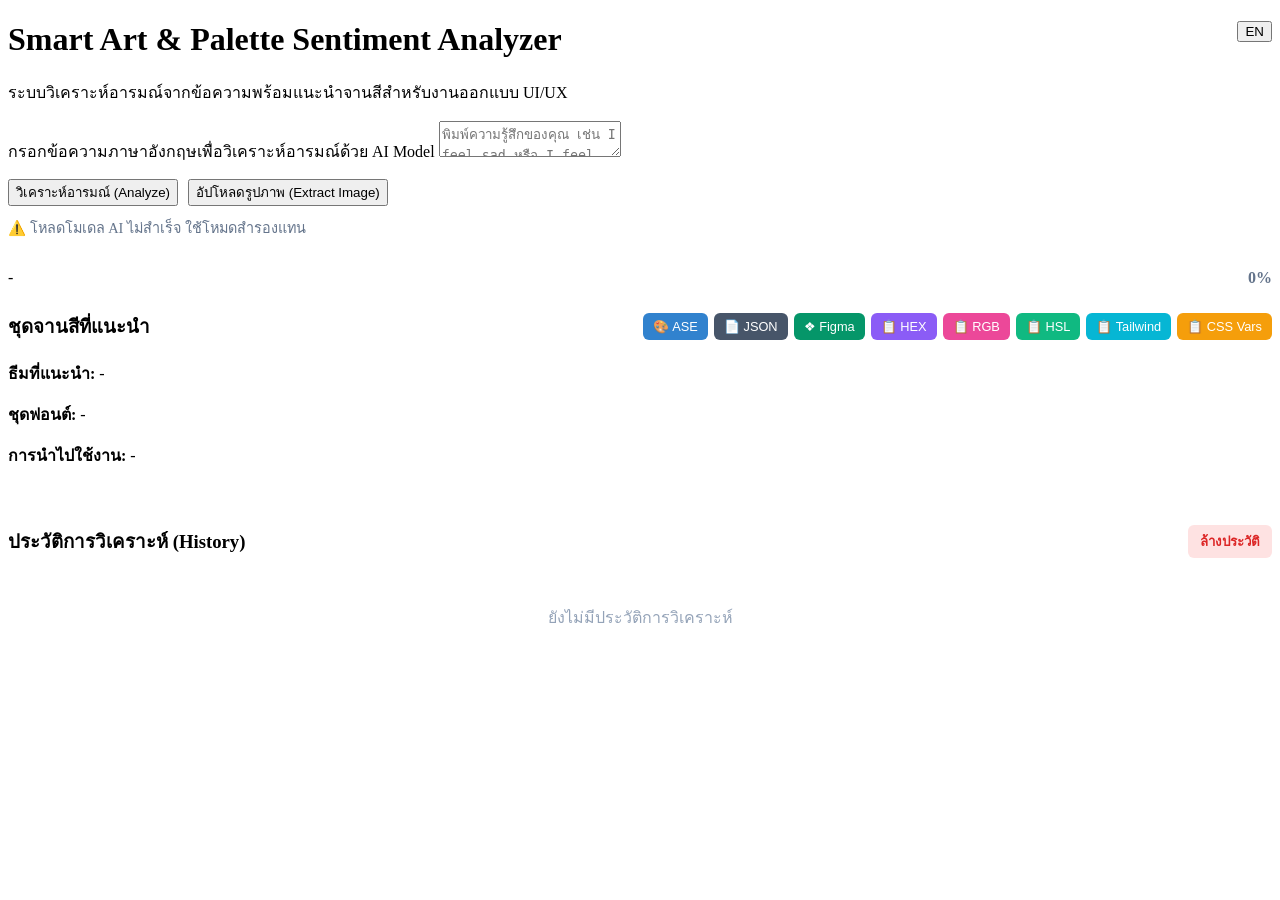
==== web/index.html @ 825af1f1 "Web: preload AI model with progress and timeout fallback" ====
<!DOCTYPE html>
<html lang="th">
<head>
    <meta charset="UTF-8">
    <meta name="viewport" content="width=device-width, initial-scale=1.0">
    <title>Smart Art & Palette Sentiment Analyzer</title>
    <link rel="stylesheet" href="style.css">
</head>
<body>
    <div class="container">
        <!-- Header Section -->
        <header style="position: relative;">
            <!-- 🟢 แก้ไขคำว่า AI Color Generator -->
            <h1>Smart Art & Palette Sentiment Analyzer</h1>
            <p id="subTitle">ระบบวิเคราะห์อารมณ์จากข้อความพร้อมแนะนำจานสีสำหรับงานออกแบบ UI/UX</p>
            <button type="button" id="langToggleBtn" style="position: absolute; right: 0; top: 0;">EN</button>
        </header>

        <!-- Input Section -->
        <section class="input-section">
            <!-- 🟢 แก้ไขข้อความระบุให้กรอกภาษาอังกฤษ -->
            <label id="inputLabel" for="textInput" class="input-label">กรอกข้อความภาษาอังกฤษเพื่อวิเคราะห์อารมณ์ด้วย AI Model</label>
            <textarea id="textInput" placeholder="พิมพ์ความรู้สึกของคุณ เช่น I feel sad หรือ I feel happy..."></textarea>
            
            <div class="action-buttons" style="margin-top: 15px; display: flex; gap: 10px;">
                <button type="button" id="analyzeBtn" class="btn-primary">วิเคราะห์อารมณ์ (Analyze)</button>
                <button type="button" id="uploadTriggerBtn" class="btn-secondary">อัปโหลดรูปภาพ (Extract Image)</button>
                <input type="file" id="imageInput" accept="image/*" style="display: none;">
            </div>
            
            <div id="modelStatus" class="model-status" style="margin-top: 10px; font-size: 0.9em; color: #64748b;"></div>
            <div id="alertBox" class="alert-box" style="display: none; color: red; margin-top: 10px;"></div>
        </section>

        <!-- Result Section -->
        <section class="result-section" style="margin-top: 30px;">
            <!-- 1. ส่วนบอกอารมณ์ -->
            <div class="result-header" style="display: flex; justify-content: space-between; align-items: center;">
                <span id="emotionLabel" class="emotion-badge">-</span>
                <span id="confidenceValue" style="font-weight: bold; color: #64748b;">0%</span>
            </div>

            <!-- 2. ส่วนแสดงรูปภาพ (อยู่ระหว่างคำบอกอารมณ์ และ ชุดจานสีที่แนะนำ) -->
            <div id="extractedPaletteSection" class="extracted-section" style="display: none; margin: 20px 0; text-align: center;">
                <div class="image-preview-container" style="max-width: 100%; overflow: hidden; border-radius: 12px; max-height: 400px; display: inline-block; border: 1px solid #e2e8f0; box-shadow: 0 4px 6px -1px rgba(0, 0, 0, 0.1);">
                    <img id="imagePreview" src="" alt="Uploaded Preview" style="max-width: 100%; height: auto; display: block; object-fit: contain;">
                </div>
            </div>

            <!-- 3. หัวข้อชุดจานสี + ปุ่ม Export/Copy -->
            <div class="palette-header-container" style="display: flex; justify-content: space-between; align-items: center; margin-top: 25px; flex-wrap: wrap; gap: 10px;">
                <!-- 🟢 แก้ไขคำว่า ชุดจานสีแนะนำสมมาตร (8 Color Palette) -->
                <h3 id="paletteTitle" style="margin: 0;">ชุดจานสีที่แนะนำ</h3>
                
                <div class="export-container" style="display: flex; gap: 6px; align-items: center; flex-wrap: wrap;">
                    <button type="button" id="exportAseBtn" class="btn-export" style="background-color: #3182ce; color: white; padding: 6px 10px; border: none; border-radius: 6px; cursor: pointer; font-weight: 500; font-size: 0.8rem;">🎨 ASE</button>
                    <button type="button" id="exportJsonBtn" class="btn-export" style="background-color: #475569; color: white; padding: 6px 10px; border: none; border-radius: 6px; cursor: pointer; font-weight: 500; font-size: 0.8rem;">📄 JSON</button>
                    <button type="button" id="exportFigmaBtn" class="btn-export" style="background-color: #059669; color: white; padding: 6px 10px; border: none; border-radius: 6px; cursor: pointer; font-weight: 500; font-size: 0.8rem;">❖ Figma</button>

                    <button type="button" id="copyHexBtn" class="btn-export" style="background-color: #8b5cf6; color: white; padding: 6px 10px; border: none; border-radius: 6px; cursor: pointer; font-weight: 500; font-size: 0.8rem;">📋 HEX</button>
                    <button type="button" id="copyRgbBtn" class="btn-export" style="background-color: #ec4899; color: white; padding: 6px 10px; border: none; border-radius: 6px; cursor: pointer; font-weight: 500; font-size: 0.8rem;">📋 RGB</button>
                    <button type="button" id="copyHslBtn" class="btn-export" style="background-color: #10b981; color: white; padding: 6px 10px; border: none; border-radius: 6px; cursor: pointer; font-weight: 500; font-size: 0.8rem;">📋 HSL</button>
                    <button type="button" id="copyTailwindBtn" class="btn-export" style="background-color: #06b6d4; color: white; padding: 6px 10px; border: none; border-radius: 6px; cursor: pointer; font-weight: 500; font-size: 0.8rem;">📋 Tailwind</button>
                    <button type="button" id="copyCssVarBtn" class="btn-export" style="background-color: #f59e0b; color: white; padding: 6px 10px; border: none; border-radius: 6px; cursor: pointer; font-weight: 500; font-size: 0.8rem;">📋 CSS Vars</button>
                </div>
            </div>

            <!-- การ์ดแสดงจานสี -->
            <div id="paletteDisplay" style="margin-top: 15px;"></div>

            <!-- คำแนะนำการออกแบบ -->
            <div class="advisory-section" style="margin-top: 20px;">
                <p><strong>ธีมที่แนะนำ:</strong> <span id="themeName">-</span></p>
                <p><strong>ชุดฟอนต์:</strong> <span id="fontPairing">-</span></p>
                <p><strong>การนำไปใช้งาน:</strong> <span id="usageContext">-</span></p>
            </div>
        </section>

        <!-- History Section -->
        <section class="history-section" style="margin-top: 40px;">
            <div class="history-header" style="display: flex; justify-content: space-between; align-items: center;">
                <h3 id="historyTitle">ประวัติการวิเคราะห์ (History)</h3>
                <button type="button" id="clearHistoryBtn" class="btn-clear" style="background-color: #fee2e2; color: #dc2626; border: none; padding: 6px 12px; border-radius: 6px; cursor: pointer; font-weight: 600;">ล้างประวัติ</button>
            </div>
            <div id="historyList" class="history-list" style="margin-top: 15px;"></div>
        </section>
    </div>

    <!-- Pop-up (Modal) ยืนยันการล้างประวัติ -->
    <div id="confirmModal" style="display: none; position: fixed; top: 0; left: 0; width: 100%; height: 100%; background: rgba(0, 0, 0, 0.5); z-index: 9999; justify-content: center; align-items: center;">
        <div style="background: white; padding: 24px; border-radius: 12px; max-width: 400px; width: 90%; box-shadow: 0 10px 25px rgba(0,0,0,0.2);">
            <h3 id="modalTitle" style="margin-top: 0; color: #1e293b;">ยืนยันการล้างประวัติ</h3>
            <p id="modalDesc" style="color: #64748b; font-size: 0.95rem; line-height: 1.5;">คุณแน่ใจหรือไม่ว่าต้องการลบประวัติการวิเคราะห์ทั้งหมด? รายการที่ลบแล้วจะไม่สามารถกู้คืนได้</p>
            <div style="display: flex; justify-content: flex-end; gap: 10px; margin-top: 20px;">
                <button type="button" id="modalCancelBtn" style="padding: 8px 16px; border: 1px solid #cbd5e1; background: #f8fafc; color: #475569; border-radius: 6px; cursor: pointer; font-weight: 500;">ยกเลิก</button>
                <button type="button" id="modalConfirmBtn" style="padding: 8px 16px; border: none; background: #dc2626; color: white; border-radius: 6px; cursor: pointer; font-weight: 500;">ลบประวัติ</button>
            </div>
        </div>
    </div>

    <!-- Script Module -->
    <script type="module" src="app.js"></script>
</body>
</html>
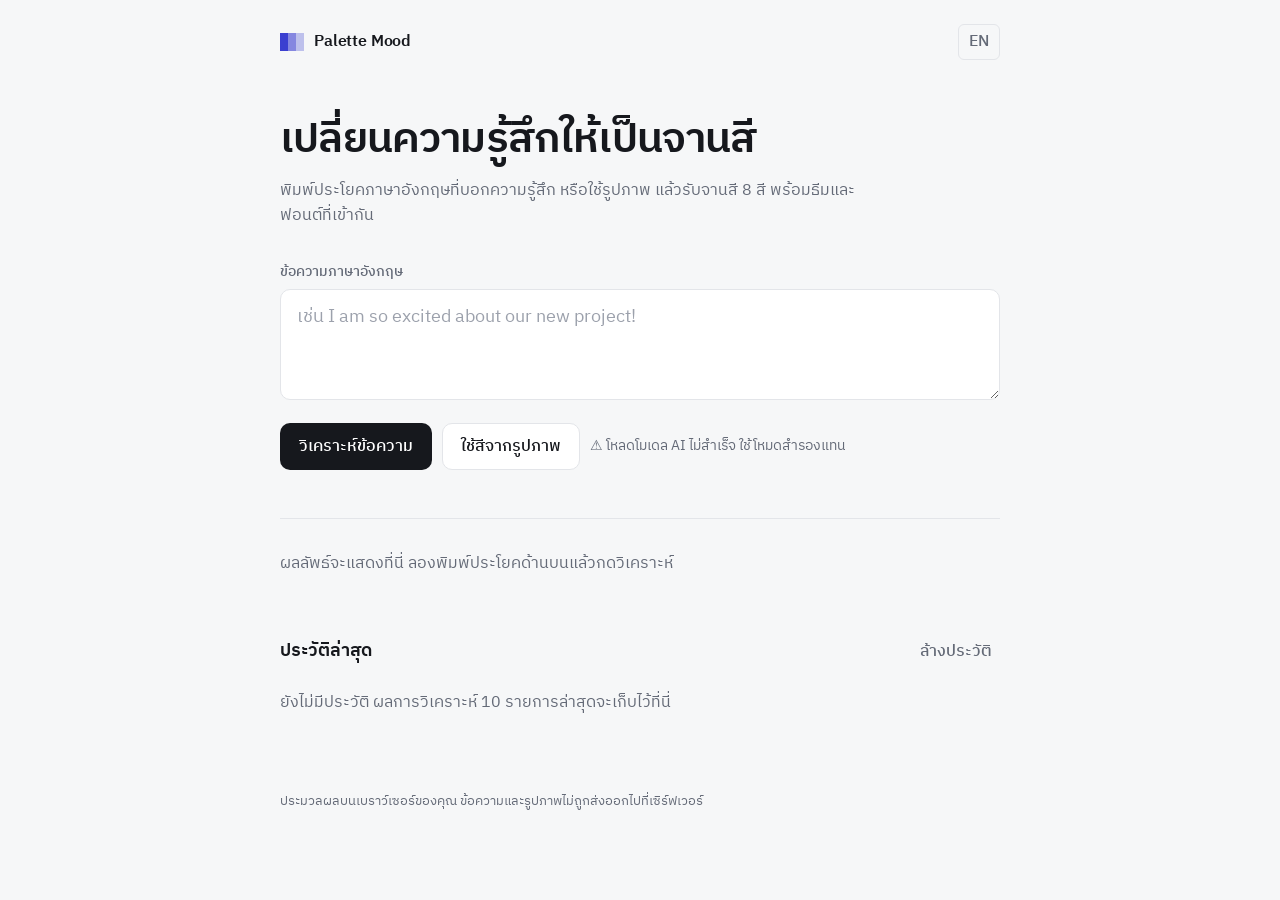
==== commit a1d0b043: "Web: minimal redesign and image thumbnails in history" ====
--- a/web/index.html
+++ b/web/index.html
@@ -3,102 +3,109 @@
 <head>
     <meta charset="UTF-8">
     <meta name="viewport" content="width=device-width, initial-scale=1.0">
-    <title>Smart Art & Palette Sentiment Analyzer</title>
+    <title>Palette Mood — Smart Art & Palette Sentiment Analyzer</title>
+    <meta name="description" content="พิมพ์ความรู้สึกเป็นภาษาอังกฤษหรืออัปโหลดรูป แล้วรับจานสี 8 สี ธีม และฟอนต์ที่เข้ากับอารมณ์">
+    <link rel="preconnect" href="https://fonts.googleapis.com">
+    <link rel="preconnect" href="https://fonts.gstatic.com" crossorigin>
+    <link href="https://fonts.googleapis.com/css2?family=IBM+Plex+Mono:wght@400;500&family=IBM+Plex+Sans+Thai:wght@400;500;600;700&display=swap" rel="stylesheet">
     <link rel="stylesheet" href="style.css">
 </head>
 <body>
-    <div class="container">
-        <!-- Header Section -->
-        <header style="position: relative;">
-            <!-- 🟢 แก้ไขคำว่า AI Color Generator -->
-            <h1>Smart Art & Palette Sentiment Analyzer</h1>
-            <p id="subTitle">ระบบวิเคราะห์อารมณ์จากข้อความพร้อมแนะนำจานสีสำหรับงานออกแบบ UI/UX</p>
-            <button type="button" id="langToggleBtn" style="position: absolute; right: 0; top: 0;">EN</button>
+    <div class="page">
+        <header class="topbar">
+            <span class="wordmark" aria-label="Palette Mood">
+                <span class="wordmark-chips" aria-hidden="true"><i></i><i></i><i></i></span>
+                Palette Mood
+            </span>
+            <button type="button" id="langToggleBtn" class="btn-ghost lang-btn" aria-label="Switch language">EN</button>
         </header>
 
-        <!-- Input Section -->
-        <section class="input-section">
-            <!-- 🟢 แก้ไขข้อความระบุให้กรอกภาษาอังกฤษ -->
-            <label id="inputLabel" for="textInput" class="input-label">กรอกข้อความภาษาอังกฤษเพื่อวิเคราะห์อารมณ์ด้วย AI Model</label>
-            <textarea id="textInput" placeholder="พิมพ์ความรู้สึกของคุณ เช่น I feel sad หรือ I feel happy..."></textarea>
-            
-            <div class="action-buttons" style="margin-top: 15px; display: flex; gap: 10px;">
-                <button type="button" id="analyzeBtn" class="btn-primary">วิเคราะห์อารมณ์ (Analyze)</button>
-                <button type="button" id="uploadTriggerBtn" class="btn-secondary">อัปโหลดรูปภาพ (Extract Image)</button>
-                <input type="file" id="imageInput" accept="image/*" style="display: none;">
-            </div>
-            
-            <div id="modelStatus" class="model-status" style="margin-top: 10px; font-size: 0.9em; color: #64748b;"></div>
-            <div id="alertBox" class="alert-box" style="display: none; color: red; margin-top: 10px;"></div>
-        </section>
+        <main>
+            <section class="composer" aria-labelledby="pageTitle">
+                <h1 id="pageTitle" data-i18n="title">เปลี่ยนความรู้สึกให้เป็นจานสี</h1>
+                <p id="subTitle" class="lede">พิมพ์ประโยคภาษาอังกฤษที่บอกความรู้สึก หรือใช้รูปภาพ แล้วรับจานสี 8 สี พร้อมธีมและฟอนต์ที่เข้ากัน</p>
 
-        <!-- Result Section -->
-        <section class="result-section" style="margin-top: 30px;">
-            <!-- 1. ส่วนบอกอารมณ์ -->
-            <div class="result-header" style="display: flex; justify-content: space-between; align-items: center;">
-                <span id="emotionLabel" class="emotion-badge">-</span>
-                <span id="confidenceValue" style="font-weight: bold; color: #64748b;">0%</span>
-            </div>
+                <label id="inputLabel" for="textInput" class="field-label">ข้อความภาษาอังกฤษ</label>
+                <textarea id="textInput" rows="3" maxlength="1000" placeholder="เช่น I am so excited about our new project!"></textarea>
 
-            <!-- 2. ส่วนแสดงรูปภาพ (อยู่ระหว่างคำบอกอารมณ์ และ ชุดจานสีที่แนะนำ) -->
-            <div id="extractedPaletteSection" class="extracted-section" style="display: none; margin: 20px 0; text-align: center;">
-                <div class="image-preview-container" style="max-width: 100%; overflow: hidden; border-radius: 12px; max-height: 400px; display: inline-block; border: 1px solid #e2e8f0; box-shadow: 0 4px 6px -1px rgba(0, 0, 0, 0.1);">
-                    <img id="imagePreview" src="" alt="Uploaded Preview" style="max-width: 100%; height: auto; display: block; object-fit: contain;">
+                <div class="actions">
+                    <button type="button" id="analyzeBtn" class="btn-primary">วิเคราะห์ข้อความ</button>
+                    <button type="button" id="uploadTriggerBtn" class="btn-secondary">ใช้สีจากรูปภาพ</button>
+                    <input type="file" id="imageInput" accept="image/*" hidden>
+                    <span id="modelStatus" class="model-status" role="status" aria-live="polite"></span>
                 </div>
-            </div>
 
-            <!-- 3. หัวข้อชุดจานสี + ปุ่ม Export/Copy -->
-            <div class="palette-header-container" style="display: flex; justify-content: space-between; align-items: center; margin-top: 25px; flex-wrap: wrap; gap: 10px;">
-                <!-- 🟢 แก้ไขคำว่า ชุดจานสีแนะนำสมมาตร (8 Color Palette) -->
-                <h3 id="paletteTitle" style="margin: 0;">ชุดจานสีที่แนะนำ</h3>
-                
-                <div class="export-container" style="display: flex; gap: 6px; align-items: center; flex-wrap: wrap;">
-                    <button type="button" id="exportAseBtn" class="btn-export" style="background-color: #3182ce; color: white; padding: 6px 10px; border: none; border-radius: 6px; cursor: pointer; font-weight: 500; font-size: 0.8rem;">🎨 ASE</button>
-                    <button type="button" id="exportJsonBtn" class="btn-export" style="background-color: #475569; color: white; padding: 6px 10px; border: none; border-radius: 6px; cursor: pointer; font-weight: 500; font-size: 0.8rem;">📄 JSON</button>
-                    <button type="button" id="exportFigmaBtn" class="btn-export" style="background-color: #059669; color: white; padding: 6px 10px; border: none; border-radius: 6px; cursor: pointer; font-weight: 500; font-size: 0.8rem;">❖ Figma</button>
+                <div id="alertBox" class="alert" role="alert" style="display: none;"></div>
+            </section>
 
-                    <button type="button" id="copyHexBtn" class="btn-export" style="background-color: #8b5cf6; color: white; padding: 6px 10px; border: none; border-radius: 6px; cursor: pointer; font-weight: 500; font-size: 0.8rem;">📋 HEX</button>
-                    <button type="button" id="copyRgbBtn" class="btn-export" style="background-color: #ec4899; color: white; padding: 6px 10px; border: none; border-radius: 6px; cursor: pointer; font-weight: 500; font-size: 0.8rem;">📋 RGB</button>
-                    <button type="button" id="copyHslBtn" class="btn-export" style="background-color: #10b981; color: white; padding: 6px 10px; border: none; border-radius: 6px; cursor: pointer; font-weight: 500; font-size: 0.8rem;">📋 HSL</button>
-                    <button type="button" id="copyTailwindBtn" class="btn-export" style="background-color: #06b6d4; color: white; padding: 6px 10px; border: none; border-radius: 6px; cursor: pointer; font-weight: 500; font-size: 0.8rem;">📋 Tailwind</button>
-                    <button type="button" id="copyCssVarBtn" class="btn-export" style="background-color: #f59e0b; color: white; padding: 6px 10px; border: none; border-radius: 6px; cursor: pointer; font-weight: 500; font-size: 0.8rem;">📋 CSS Vars</button>
+            <section id="resultSection" class="result is-empty" aria-live="polite">
+                <p class="result-empty" data-i18n="resultEmpty">ผลลัพธ์จะแสดงที่นี่ ลองพิมพ์ประโยคด้านบนแล้วกดวิเคราะห์</p>
+
+                <div class="result-body">
+                    <div class="result-head">
+                        <div class="result-title">
+                            <span id="emotionLabel" class="emotion-name">-</span>
+                            <span id="confidenceValue" class="confidence">0%</span>
+                        </div>
+                        <div id="extractedPaletteSection" class="source-image" style="display: none;">
+                            <img id="imagePreview" src="" alt="">
+                        </div>
+                    </div>
+
+                    <h2 id="paletteTitle" class="visually-hidden">จานสีที่แนะนำ</h2>
+                    <div id="paletteDisplay"></div>
+                    <p class="hint" data-i18n="copyHint">คลิกที่สีเพื่อคัดลอกรหัส</p>
+
+                    <div class="tools">
+                        <div class="tool-group">
+                            <span class="tool-label" data-i18n="copyAs">คัดลอกเป็น</span>
+                            <button type="button" id="copyHexBtn" class="chip-btn">HEX</button>
+                            <button type="button" id="copyRgbBtn" class="chip-btn">RGB</button>
+                            <button type="button" id="copyHslBtn" class="chip-btn">HSL</button>
+                            <button type="button" id="copyTailwindBtn" class="chip-btn">Tailwind</button>
+                            <button type="button" id="copyCssVarBtn" class="chip-btn">CSS</button>
+                        </div>
+                        <div class="tool-group">
+                            <span class="tool-label" data-i18n="download">ดาวน์โหลด</span>
+                            <button type="button" id="exportAseBtn" class="chip-btn">ASE</button>
+                            <button type="button" id="exportJsonBtn" class="chip-btn">JSON</button>
+                            <button type="button" id="exportFigmaBtn" class="chip-btn">Figma tokens</button>
+                        </div>
+                    </div>
+
+                    <dl class="advice">
+                        <div><dt data-i18n="theme">ธีม</dt><dd id="themeName">-</dd></div>
+                        <div><dt data-i18n="fonts">ฟอนต์</dt><dd id="fontPairing">-</dd></div>
+                        <div><dt data-i18n="usage">เหมาะกับ</dt><dd id="usageContext">-</dd></div>
+                    </dl>
                 </div>
-            </div>
+            </section>
 
-            <!-- การ์ดแสดงจานสี -->
-            <div id="paletteDisplay" style="margin-top: 15px;"></div>
+            <section class="history" aria-labelledby="historyTitle">
+                <div class="history-head">
+                    <h2 id="historyTitle">ประวัติล่าสุด</h2>
+                    <button type="button" id="clearHistoryBtn" class="btn-ghost danger">ล้างประวัติ</button>
+                </div>
+                <ul id="historyList" class="history-list"></ul>
+            </section>
+        </main>
 
-            <!-- คำแนะนำการออกแบบ -->
-            <div class="advisory-section" style="margin-top: 20px;">
-                <p><strong>ธีมที่แนะนำ:</strong> <span id="themeName">-</span></p>
-                <p><strong>ชุดฟอนต์:</strong> <span id="fontPairing">-</span></p>
-                <p><strong>การนำไปใช้งาน:</strong> <span id="usageContext">-</span></p>
-            </div>
-        </section>
-
-        <!-- History Section -->
-        <section class="history-section" style="margin-top: 40px;">
-            <div class="history-header" style="display: flex; justify-content: space-between; align-items: center;">
-                <h3 id="historyTitle">ประวัติการวิเคราะห์ (History)</h3>
-                <button type="button" id="clearHistoryBtn" class="btn-clear" style="background-color: #fee2e2; color: #dc2626; border: none; padding: 6px 12px; border-radius: 6px; cursor: pointer; font-weight: 600;">ล้างประวัติ</button>
-            </div>
-            <div id="historyList" class="history-list" style="margin-top: 15px;"></div>
-        </section>
+        <footer class="footer" data-i18n="footer">ประมวลผลบนเบราว์เซอร์ของคุณ ข้อความและรูปภาพไม่ถูกส่งออกไปที่เซิร์ฟเวอร์</footer>
     </div>
 
-    <!-- Pop-up (Modal) ยืนยันการล้างประวัติ -->
-    <div id="confirmModal" style="display: none; position: fixed; top: 0; left: 0; width: 100%; height: 100%; background: rgba(0, 0, 0, 0.5); z-index: 9999; justify-content: center; align-items: center;">
-        <div style="background: white; padding: 24px; border-radius: 12px; max-width: 400px; width: 90%; box-shadow: 0 10px 25px rgba(0,0,0,0.2);">
-            <h3 id="modalTitle" style="margin-top: 0; color: #1e293b;">ยืนยันการล้างประวัติ</h3>
-            <p id="modalDesc" style="color: #64748b; font-size: 0.95rem; line-height: 1.5;">คุณแน่ใจหรือไม่ว่าต้องการลบประวัติการวิเคราะห์ทั้งหมด? รายการที่ลบแล้วจะไม่สามารถกู้คืนได้</p>
-            <div style="display: flex; justify-content: flex-end; gap: 10px; margin-top: 20px;">
-                <button type="button" id="modalCancelBtn" style="padding: 8px 16px; border: 1px solid #cbd5e1; background: #f8fafc; color: #475569; border-radius: 6px; cursor: pointer; font-weight: 500;">ยกเลิก</button>
-                <button type="button" id="modalConfirmBtn" style="padding: 8px 16px; border: none; background: #dc2626; color: white; border-radius: 6px; cursor: pointer; font-weight: 500;">ลบประวัติ</button>
+    <div id="toast" class="toast" role="status" aria-live="polite"></div>
+
+    <div id="confirmModal" class="modal" style="display: none;" role="dialog" aria-modal="true" aria-labelledby="modalTitle">
+        <div class="modal-card">
+            <h3 id="modalTitle">ล้างประวัติทั้งหมด?</h3>
+            <p id="modalDesc">ประวัติทั้งหมดในเบราว์เซอร์นี้จะถูกลบ และกู้คืนไม่ได้</p>
+            <div class="modal-actions">
+                <button type="button" id="modalCancelBtn" class="btn-secondary">ยกเลิก</button>
+                <button type="button" id="modalConfirmBtn" class="btn-danger">ล้างประวัติ</button>
             </div>
         </div>
     </div>
 
-    <!-- Script Module -->
     <script type="module" src="app.js"></script>
 </body>
-</html>+</html>
--- a/web/style.css
+++ b/web/style.css
@@ -0,0 +1,387 @@
+/* Palette Mood — minimal UI. The palette itself is the only loud element. */
+
+:root {
+    --paper: #F6F7F8;
+    --surface: #FFFFFF;
+    --ink: #16181D;
+    --muted: #646A77;
+    --line: #E3E5E9;
+    --danger: #B42318;
+    --accent: #3B3FD0;          /* replaced by the current palette's strongest colour */
+    --radius: 10px;
+    --font: 'IBM Plex Sans Thai', system-ui, -apple-system, 'Segoe UI', sans-serif;
+    --mono: 'IBM Plex Mono', ui-monospace, 'SFMono-Regular', Consolas, monospace;
+}
+
+* { box-sizing: border-box; }
+
+html { -webkit-text-size-adjust: 100%; }
+
+body {
+    margin: 0;
+    background: var(--paper);
+    color: var(--ink);
+    font-family: var(--font);
+    font-size: 16px;
+    line-height: 1.6;
+}
+
+button, input, textarea { font: inherit; color: inherit; }
+
+:focus-visible {
+    outline: 2px solid var(--accent);
+    outline-offset: 2px;
+}
+
+.visually-hidden {
+    position: absolute; width: 1px; height: 1px; overflow: hidden;
+    clip: rect(0 0 0 0); white-space: nowrap;
+}
+
+.page {
+    max-width: 760px;
+    margin: 0 auto;
+    padding: 24px 20px 48px;
+}
+
+/* ---------- top bar ---------- */
+.topbar {
+    display: flex;
+    align-items: center;
+    justify-content: space-between;
+    margin-bottom: 56px;
+}
+
+.wordmark {
+    display: inline-flex;
+    align-items: center;
+    gap: 10px;
+    font-weight: 600;
+    letter-spacing: -0.01em;
+}
+
+.wordmark-chips { display: inline-flex; }
+.wordmark-chips i {
+    width: 8px; height: 18px; display: block;
+    background: var(--accent);
+    transition: background-color .4s ease;
+}
+.wordmark-chips i:nth-child(2) { opacity: .6; }
+.wordmark-chips i:nth-child(3) { opacity: .3; }
+
+/* ---------- composer ---------- */
+h1 {
+    font-size: clamp(1.9rem, 5vw, 2.6rem);
+    line-height: 1.2;
+    font-weight: 600;
+    letter-spacing: -0.02em;
+    margin: 0 0 12px;
+    text-wrap: balance;
+}
+
+.lede {
+    color: var(--muted);
+    margin: 0 0 32px;
+    max-width: 58ch;
+}
+
+.field-label {
+    display: block;
+    font-size: .875rem;
+    font-weight: 500;
+    color: var(--muted);
+    margin-bottom: 6px;
+}
+
+textarea {
+    width: 100%;
+    min-height: 96px;
+    resize: vertical;
+    padding: 14px 16px;
+    font-size: 1.125rem;
+    line-height: 1.5;
+    background: var(--surface);
+    border: 1px solid var(--line);
+    border-radius: var(--radius);
+}
+textarea:focus { border-color: var(--ink); outline: none; }
+textarea::placeholder { color: #9CA1AC; }
+
+.actions {
+    display: flex;
+    flex-wrap: wrap;
+    align-items: center;
+    gap: 10px;
+    margin-top: 14px;
+}
+
+.btn-primary, .btn-secondary, .btn-danger {
+    border-radius: var(--radius);
+    padding: 10px 18px;
+    font-weight: 500;
+    cursor: pointer;
+    border: 1px solid transparent;
+    transition: background-color .15s ease, border-color .15s ease;
+}
+.btn-primary { background: var(--ink); color: #fff; }
+.btn-primary:hover { background: #2B2F38; }
+.btn-primary:disabled { background: #8A8F99; cursor: progress; }
+.btn-secondary { background: var(--surface); border-color: var(--line); }
+.btn-secondary:hover { border-color: var(--ink); }
+.btn-danger { background: var(--danger); color: #fff; }
+
+.btn-ghost {
+    background: none;
+    border: none;
+    padding: 6px 8px;
+    border-radius: 6px;
+    cursor: pointer;
+    color: var(--muted);
+    font-weight: 500;
+}
+.btn-ghost:hover { color: var(--ink); background: #ECEEF1; }
+.btn-ghost.danger:hover { color: var(--danger); background: #FDECEA; }
+.lang-btn { border: 1px solid var(--line); padding: 4px 10px; }
+
+.model-status { font-size: .875rem; color: var(--muted); }
+
+.alert {
+    margin-top: 14px;
+    padding: 10px 14px;
+    border-left: 3px solid #D97706;
+    background: #FFF8EB;
+    color: #6B3F00;
+    font-size: .925rem;
+    border-radius: 0 6px 6px 0;
+}
+
+/* ---------- result ---------- */
+.result {
+    margin-top: 48px;
+    padding-top: 32px;
+    border-top: 1px solid var(--line);
+}
+.result-empty { color: var(--muted); margin: 0; }
+.result.is-empty .result-body { display: none; }
+.result:not(.is-empty) .result-empty { display: none; }
+
+.result-head {
+    display: flex;
+    justify-content: space-between;
+    align-items: flex-end;
+    gap: 16px;
+    margin-bottom: 20px;
+}
+
+.result-title { display: flex; align-items: baseline; gap: 14px; flex-wrap: wrap; }
+
+.emotion-name {
+    font-size: clamp(2.4rem, 8vw, 3.6rem);
+    line-height: 1;
+    font-weight: 700;
+    letter-spacing: -0.03em;
+    color: var(--accent);
+    text-transform: capitalize;
+    transition: color .4s ease;
+}
+
+.confidence { color: var(--muted); font-size: .95rem; }
+
+.source-image img {
+    display: block;
+    width: 96px;
+    height: 72px;
+    object-fit: cover;
+    border-radius: 8px;
+    border: 1px solid var(--line);
+}
+
+/* The paint strip: the one bold element on the page */
+.strip {
+    display: grid;
+    grid-template-columns: repeat(8, 1fr);
+    border-radius: var(--radius);
+    overflow: hidden;
+    border: 1px solid var(--line);
+    background: var(--surface);
+}
+
+.chip {
+    all: unset;
+    cursor: pointer;
+    display: flex;
+    flex-direction: column;
+    min-width: 0;
+}
+.chip-color {
+    height: 168px;
+    transition: transform .2s ease;
+    transform-origin: bottom;
+}
+.chip:hover .chip-color { transform: scaleY(1.04); }
+.chip:focus-visible { outline: 2px solid var(--ink); outline-offset: -2px; }
+.chip-meta {
+    padding: 8px 6px 10px;
+    display: flex;
+    flex-direction: column;
+    gap: 1px;
+    border-left: 1px solid var(--line);
+}
+.chip:first-child .chip-meta { border-left: none; }
+.chip-hex { font-family: var(--mono); font-size: .78rem; font-weight: 500; }
+.chip-role { font-size: .72rem; color: var(--muted); white-space: nowrap; overflow: hidden; text-overflow: ellipsis; }
+
+.hint { font-size: .8rem; color: var(--muted); margin: 8px 0 0; }
+
+.tools {
+    display: flex;
+    flex-wrap: wrap;
+    gap: 12px 28px;
+    margin-top: 20px;
+}
+.tool-group { display: flex; flex-wrap: wrap; align-items: center; gap: 6px; }
+.tool-label { font-size: .85rem; color: var(--muted); margin-right: 4px; }
+
+.chip-btn {
+    background: var(--surface);
+    border: 1px solid var(--line);
+    border-radius: 999px;
+    padding: 3px 12px;
+    font-size: .85rem;
+    cursor: pointer;
+}
+.chip-btn:hover { border-color: var(--ink); }
+
+.advice {
+    margin: 28px 0 0;
+    display: grid;
+    gap: 10px;
+}
+.advice > div {
+    display: grid;
+    grid-template-columns: 96px 1fr;
+    gap: 12px;
+}
+.advice dt { color: var(--muted); font-size: .9rem; }
+.advice dd { margin: 0; }
+
+/* ---------- history ---------- */
+.history { margin-top: 56px; }
+.history-head {
+    display: flex;
+    justify-content: space-between;
+    align-items: center;
+    margin-bottom: 8px;
+}
+.history-head h2 { font-size: 1.125rem; font-weight: 600; margin: 0; }
+
+.history-list { list-style: none; margin: 0; padding: 0; }
+
+.history-item {
+    all: unset;
+    box-sizing: border-box;
+    width: 100%;
+    display: grid;
+    grid-template-columns: 44px 1fr auto;
+    align-items: center;
+    gap: 14px;
+    padding: 12px 8px;
+    border-top: 1px solid var(--line);
+    cursor: pointer;
+    border-radius: 6px;
+}
+.history-list li:first-child .history-item { border-top: none; }
+.history-item:hover { background: #ECEEF1; }
+.history-item:focus-visible { outline: 2px solid var(--accent); }
+
+.history-thumb {
+    width: 44px; height: 44px;
+    border-radius: 6px;
+    object-fit: cover;
+    display: block;
+    border: 1px solid var(--line);
+}
+.history-glyph {
+    width: 44px; height: 44px;
+    border-radius: 6px;
+    display: grid; place-items: center;
+    background: var(--surface);
+    border: 1px solid var(--line);
+    color: var(--muted);
+    font-size: 1.4rem;
+    line-height: 1;
+}
+
+.history-main { min-width: 0; }
+.history-text {
+    display: block;
+    white-space: nowrap;
+    overflow: hidden;
+    text-overflow: ellipsis;
+}
+.history-meta { font-size: .8rem; color: var(--muted); }
+.history-meta strong { color: var(--ink); font-weight: 600; text-transform: capitalize; }
+
+.mini-strip { display: flex; width: 96px; height: 14px; border-radius: 3px; overflow: hidden; outline: 1px solid rgba(22, 24, 29, .1); outline-offset: -1px; }
+.mini-strip span { flex: 1; }
+
+.history-empty { color: var(--muted); padding: 12px 0; margin: 0; }
+
+/* ---------- footer, toast, modal ---------- */
+.footer {
+    margin-top: 64px;
+    font-size: .8rem;
+    color: var(--muted);
+}
+
+.toast {
+    position: fixed;
+    left: 50%;
+    bottom: 24px;
+    transform: translate(-50%, 16px);
+    background: var(--ink);
+    color: #fff;
+    padding: 8px 16px;
+    border-radius: 999px;
+    font-size: .9rem;
+    opacity: 0;
+    pointer-events: none;
+    transition: opacity .2s ease, transform .2s ease;
+}
+.toast.show { opacity: 1; transform: translate(-50%, 0); }
+
+.modal {
+    position: fixed;
+    inset: 0;
+    background: rgba(22, 24, 29, .45);
+    z-index: 50;
+    justify-content: center;
+    align-items: center;
+    padding: 20px;
+}
+.modal-card {
+    background: var(--surface);
+    border-radius: 14px;
+    padding: 24px;
+    max-width: 400px;
+    width: 100%;
+}
+.modal-card h3 { margin: 0 0 8px; font-size: 1.15rem; }
+.modal-card p { margin: 0; color: var(--muted); }
+.modal-actions { display: flex; justify-content: flex-end; gap: 10px; margin-top: 22px; }
+
+/* ---------- small screens ---------- */
+@media (max-width: 600px) {
+    .topbar { margin-bottom: 36px; }
+    .strip { grid-template-columns: repeat(4, 1fr); }
+    .chip-color { height: 88px; }
+    .chip:nth-child(5) .chip-meta { border-left: none; }
+    .chip:nth-child(n+5) { border-top: 1px solid var(--line); }
+    .history-item { grid-template-columns: 44px 1fr; }
+    .mini-strip { grid-column: 2; width: 100%; }
+    .advice > div { grid-template-columns: 80px 1fr; }
+}
+
+@media (prefers-reduced-motion: reduce) {
+    *, *::before, *::after { transition: none !important; }
+}
